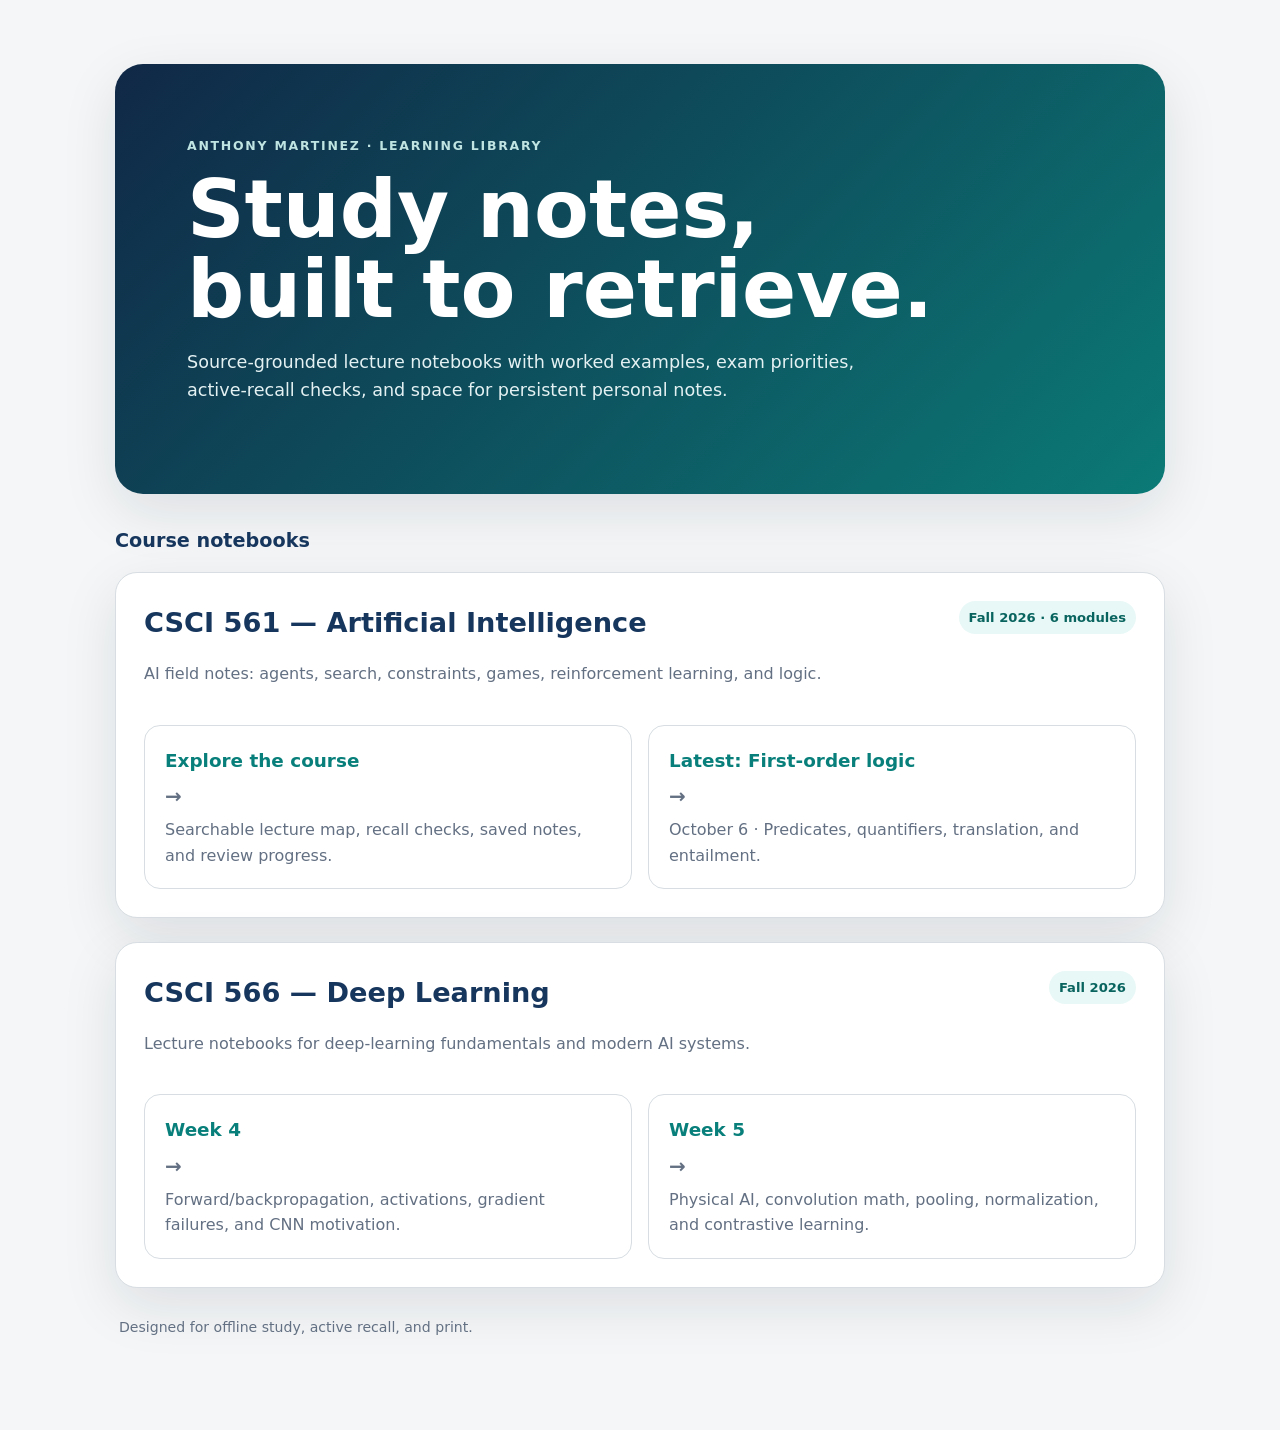
==== index.html @ d9d4173c "Add CSCI 561 interactive lecture study field notes" ====
<!doctype html>
<html lang="en">
<head>
  <meta charset="utf-8">
  <meta name="viewport" content="width=device-width, initial-scale=1">
  <meta name="description" content="Anthony Martinez's course study notebooks and learning resources.">
  <title>Anthony Martinez — Study Notes</title>
  <style>
    :root{--ink:#172033;--muted:#637083;--paper:#f4f6f7;--card:#fff;--line:#d7dde2;--navy:#17365d;--teal:#087f7a;--gold:#e8b34a;--shadow:0 18px 55px rgba(23,32,51,.1)}
    *{box-sizing:border-box}body{margin:0;color:var(--ink);background:var(--paper);font:16px/1.6 system-ui,-apple-system,"Segoe UI",sans-serif}main{width:min(1050px,calc(100% - 32px));margin:auto;padding:64px 0}.hero{background:linear-gradient(135deg,#102846,#0b7a76);border-radius:28px;padding:clamp(32px,7vw,72px);color:white;box-shadow:var(--shadow)}.eyebrow{text-transform:uppercase;letter-spacing:.14em;font-weight:800;font-size:.78rem;color:#bfe4e2}.hero h1{font-size:clamp(2.5rem,7vw,5rem);line-height:1;margin:.18em 0}.hero p{max-width:60ch;color:#e4f1f3;font-size:1.1rem}.courses{margin-top:32px}.courses h2{font-size:1.2rem;color:var(--navy)}.course{background:var(--card);border:1px solid var(--line);border-radius:22px;padding:28px;box-shadow:var(--shadow)}.course-head{display:flex;justify-content:space-between;gap:20px;align-items:start}.course h3{font-size:1.7rem;margin:0;color:var(--navy)}.course p{color:var(--muted)}.tag{background:#e8f8f6;color:#09645f;border-radius:999px;padding:6px 10px;font-size:.82rem;font-weight:750;white-space:nowrap}.weeks{display:grid;grid-template-columns:repeat(2,minmax(0,1fr));gap:16px;margin-top:22px}.week{display:block;text-decoration:none;color:inherit;border:1px solid var(--line);border-radius:16px;padding:20px;transition:transform .15s,border-color .15s,box-shadow .15s}.week:hover{transform:translateY(-3px);border-color:var(--teal);box-shadow:0 12px 28px rgba(8,127,122,.12)}.week strong{display:block;color:var(--teal);font-size:1.15rem}.week span{display:block;color:var(--muted);margin-top:5px}.arrow{color:var(--gold);font-size:1.25rem}.foot{color:var(--muted);font-size:.88rem;margin:28px 4px}@media(max-width:650px){main{padding:24px 0}.hero{border-radius:20px}.course-head{display:block}.tag{display:inline-block;margin-top:8px}.weeks{grid-template-columns:1fr}}@media print{body{background:white}.hero,.course{box-shadow:none}.week{break-inside:avoid}}
  </style>
</head>
<body>
  <main>
    <header class="hero">
      <div class="eyebrow">Anthony Martinez · Learning Library</div>
      <h1>Study notes,<br>built to retrieve.</h1>
      <p>Source-grounded lecture notebooks with worked examples, exam priorities, active-recall checks, and space for persistent personal notes.</p>
    </header>
    <section class="courses" aria-labelledby="courses-heading">
      <h2 id="courses-heading">Course notebooks</h2>
      <article class="course" style="margin-bottom:24px">
        <div class="course-head"><div><h3>CSCI 561 — Artificial Intelligence</h3><p>AI field notes: agents, search, constraints, games, reinforcement learning, and logic.</p></div><span class="tag">Fall 2026 · 6 modules</span></div>
        <div class="weeks">
          <a class="week" href="csci-561/"><strong>Explore the course <span class="arrow">→</span></strong><span>Searchable lecture map, recall checks, saved notes, and review progress.</span></a>
          <a class="week" href="csci-561/#lecture-6"><strong>Latest: First-order logic <span class="arrow">→</span></strong><span>October 6 · Predicates, quantifiers, translation, and entailment.</span></a>
        </div>
      </article>
      <article class="course">
        <div class="course-head"><div><h3>CSCI 566 — Deep Learning</h3><p>Lecture notebooks for deep-learning fundamentals and modern AI systems.</p></div><span class="tag">Fall 2026</span></div>
        <div class="weeks">
          <a class="week" href="csci-566/week4/"><strong>Week 4 <span class="arrow">→</span></strong><span>Forward/backpropagation, activations, gradient failures, and CNN motivation.</span></a>
          <a class="week" href="csci-566/week5/"><strong>Week 5 <span class="arrow">→</span></strong><span>Physical AI, convolution math, pooling, normalization, and contrastive learning.</span></a>
        </div>
      </article>
    </section>
    <p class="foot">Designed for offline study, active recall, and print.</p>
  </main>
</body>
</html>
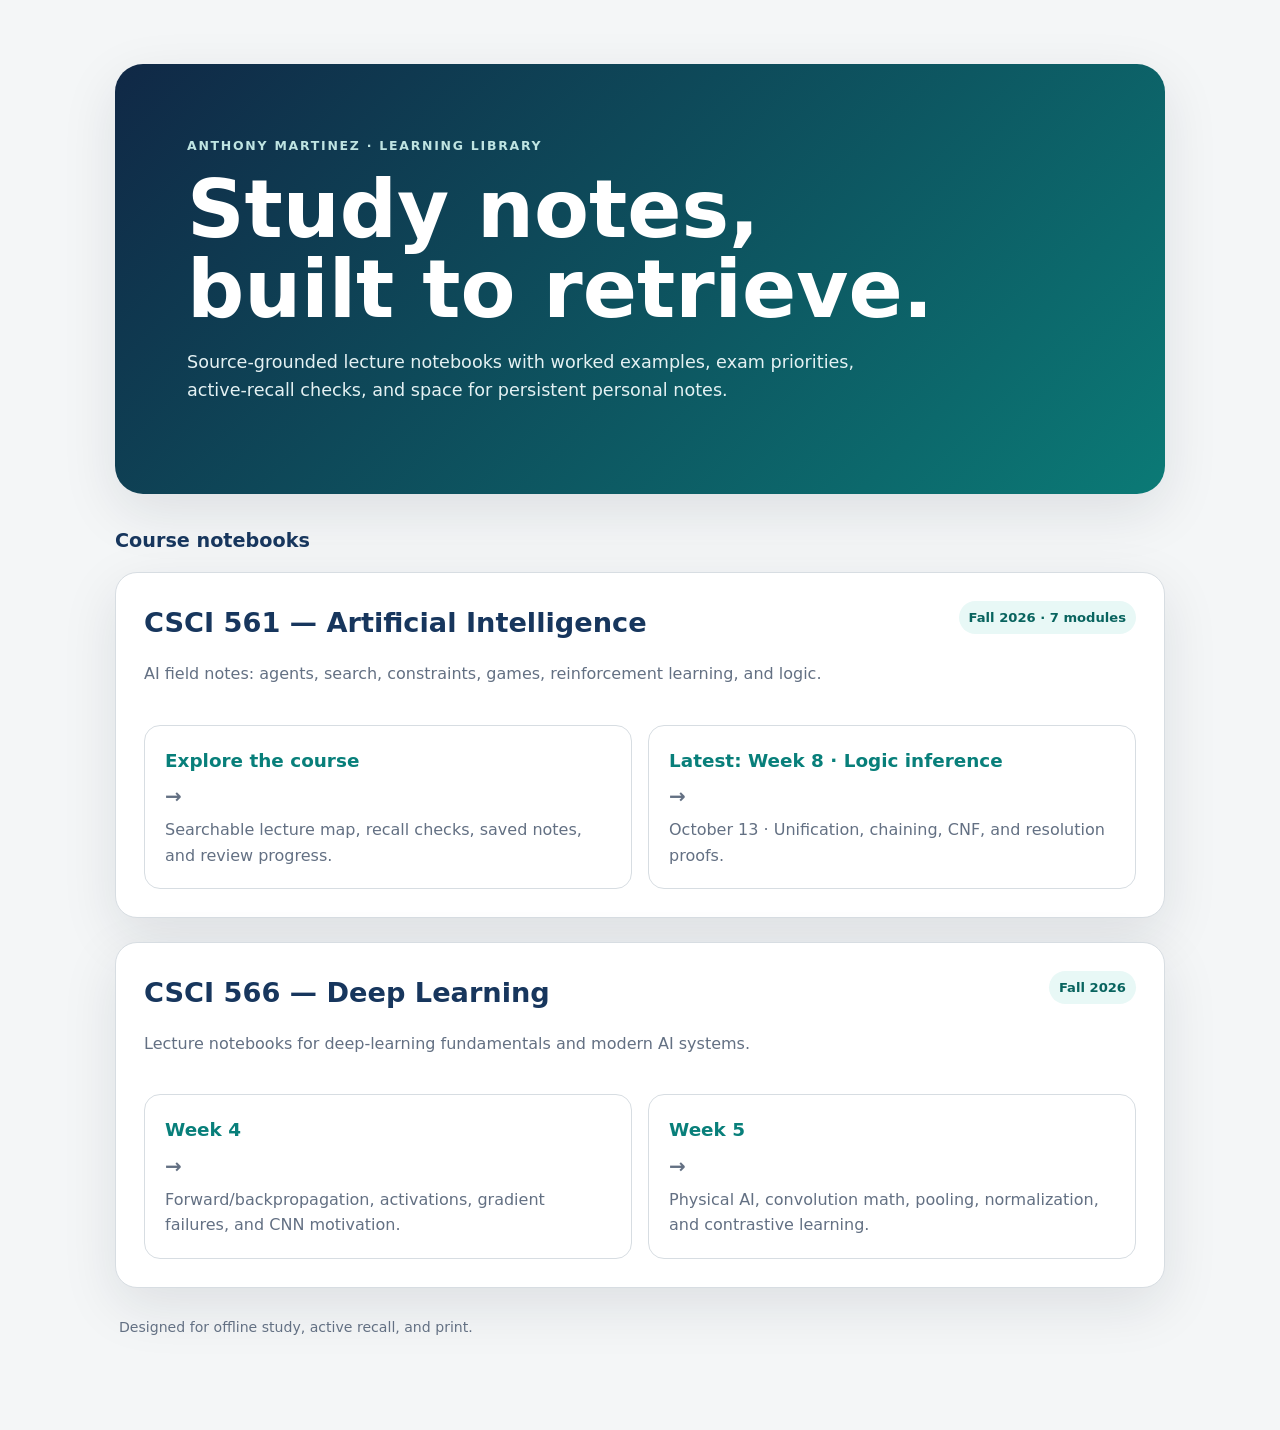
==== commit 41926bf3: "Add Week 8 first-order inference study module and correct week labels" ====
--- a/index.html
+++ b/index.html
@@ -20,10 +20,10 @@
     <section class="courses" aria-labelledby="courses-heading">
       <h2 id="courses-heading">Course notebooks</h2>
       <article class="course" style="margin-bottom:24px">
-        <div class="course-head"><div><h3>CSCI 561 — Artificial Intelligence</h3><p>AI field notes: agents, search, constraints, games, reinforcement learning, and logic.</p></div><span class="tag">Fall 2026 · 6 modules</span></div>
+        <div class="course-head"><div><h3>CSCI 561 — Artificial Intelligence</h3><p>AI field notes: agents, search, constraints, games, reinforcement learning, and logic.</p></div><span class="tag">Fall 2026 · 7 modules</span></div>
         <div class="weeks">
           <a class="week" href="csci-561/"><strong>Explore the course <span class="arrow">→</span></strong><span>Searchable lecture map, recall checks, saved notes, and review progress.</span></a>
-          <a class="week" href="csci-561/#lecture-6"><strong>Latest: First-order logic <span class="arrow">→</span></strong><span>October 6 · Predicates, quantifiers, translation, and entailment.</span></a>
+          <a class="week" href="csci-561/#lecture-8"><strong>Latest: Week 8 · Logic inference <span class="arrow">→</span></strong><span>October 13 · Unification, chaining, CNF, and resolution proofs.</span></a>
         </div>
       </article>
       <article class="course">
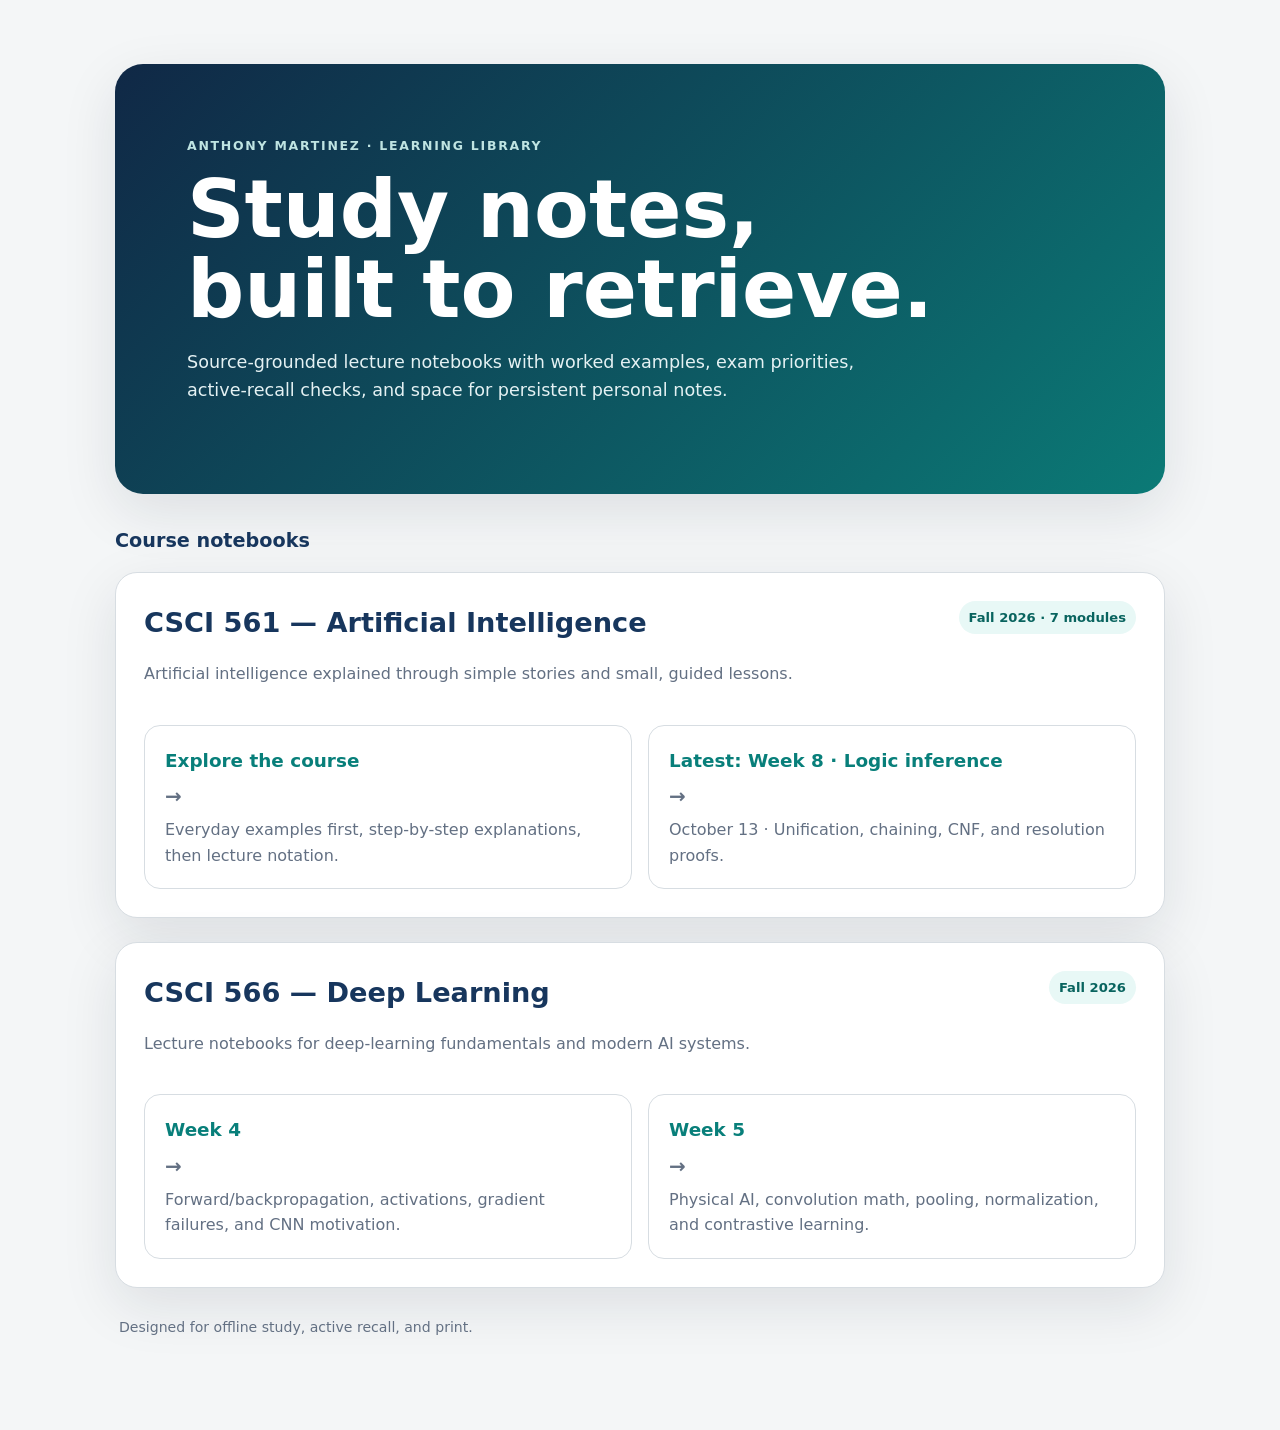
==== commit c5deecea: "Teach AI concepts through simple stories and guided small lessons" ====
--- a/index.html
+++ b/index.html
@@ -20,10 +20,10 @@
     <section class="courses" aria-labelledby="courses-heading">
       <h2 id="courses-heading">Course notebooks</h2>
       <article class="course" style="margin-bottom:24px">
-        <div class="course-head"><div><h3>CSCI 561 — Artificial Intelligence</h3><p>AI field notes: agents, search, constraints, games, reinforcement learning, and logic.</p></div><span class="tag">Fall 2026 · 7 modules</span></div>
+        <div class="course-head"><div><h3>CSCI 561 — Artificial Intelligence</h3><p>Artificial intelligence explained through simple stories and small, guided lessons.</p></div><span class="tag">Fall 2026 · 7 modules</span></div>
         <div class="weeks">
-          <a class="week" href="csci-561/"><strong>Explore the course <span class="arrow">→</span></strong><span>Searchable lecture map, recall checks, saved notes, and review progress.</span></a>
-          <a class="week" href="csci-561/#lecture-8"><strong>Latest: Week 8 · Logic inference <span class="arrow">→</span></strong><span>October 13 · Unification, chaining, CNF, and resolution proofs.</span></a>
+          <a class="week" href="csci-561/?v=learn"><strong>Explore the course <span class="arrow">→</span></strong><span>Everyday examples first, step-by-step explanations, then lecture notation.</span></a>
+          <a class="week" href="csci-561/?v=learn#lecture-8"><strong>Latest: Week 8 · Logic inference <span class="arrow">→</span></strong><span>October 13 · Unification, chaining, CNF, and resolution proofs.</span></a>
         </div>
       </article>
       <article class="course">
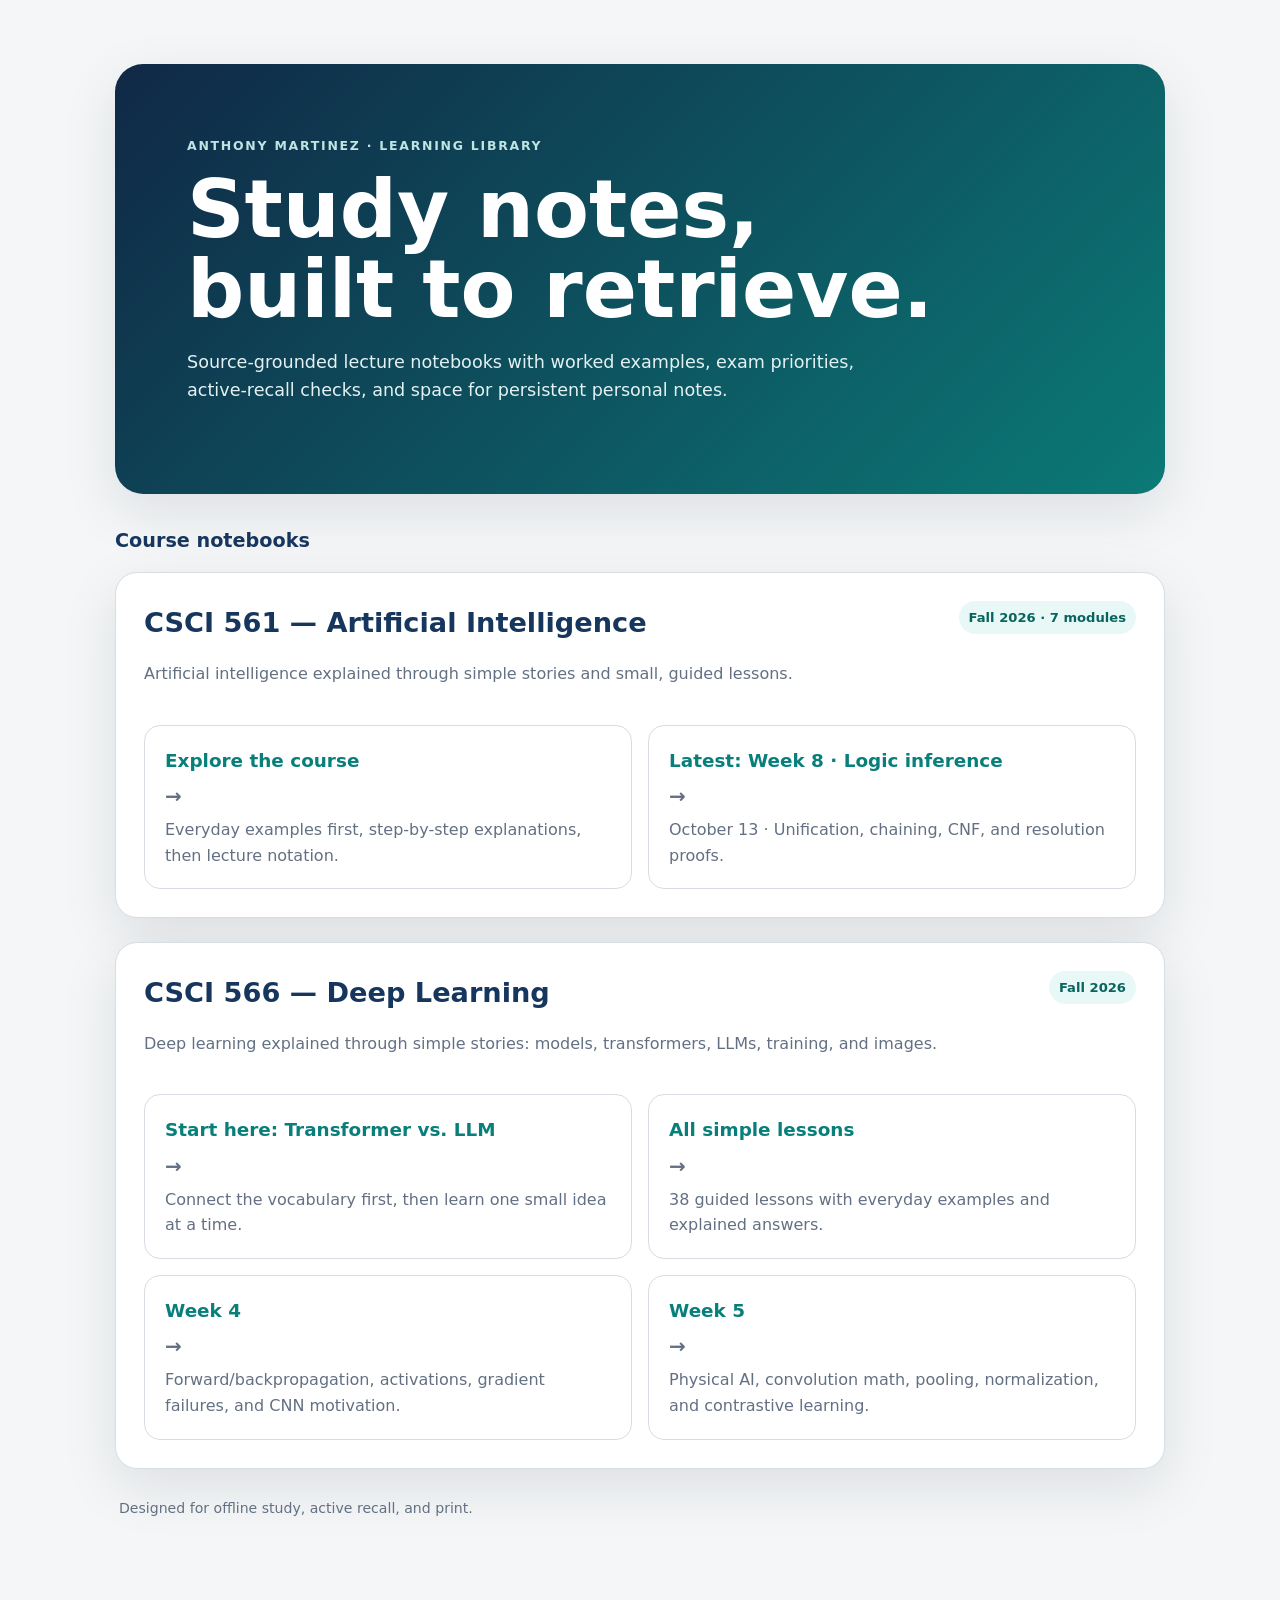
==== commit 323c2e0b: "Add beginner guided CSCI 566 lessons and transformer LLM concept bridge" ====
--- a/index.html
+++ b/index.html
@@ -27,8 +27,10 @@
         </div>
       </article>
       <article class="course">
-        <div class="course-head"><div><h3>CSCI 566 — Deep Learning</h3><p>Lecture notebooks for deep-learning fundamentals and modern AI systems.</p></div><span class="tag">Fall 2026</span></div>
+        <div class="course-head"><div><h3>CSCI 566 — Deep Learning</h3><p>Deep learning explained through simple stories: models, transformers, LLMs, training, and images.</p></div><span class="tag">Fall 2026</span></div>
         <div class="weeks">
+          <a class="week" href="csci-566/?v=learn#lecture-0"><strong>Start here: Transformer vs. LLM <span class="arrow">→</span></strong><span>Connect the vocabulary first, then learn one small idea at a time.</span></a>
+          <a class="week" href="csci-566/?v=learn"><strong>All simple lessons <span class="arrow">→</span></strong><span>38 guided lessons with everyday examples and explained answers.</span></a>
           <a class="week" href="csci-566/week4/"><strong>Week 4 <span class="arrow">→</span></strong><span>Forward/backpropagation, activations, gradient failures, and CNN motivation.</span></a>
           <a class="week" href="csci-566/week5/"><strong>Week 5 <span class="arrow">→</span></strong><span>Physical AI, convolution math, pooling, normalization, and contrastive learning.</span></a>
         </div>
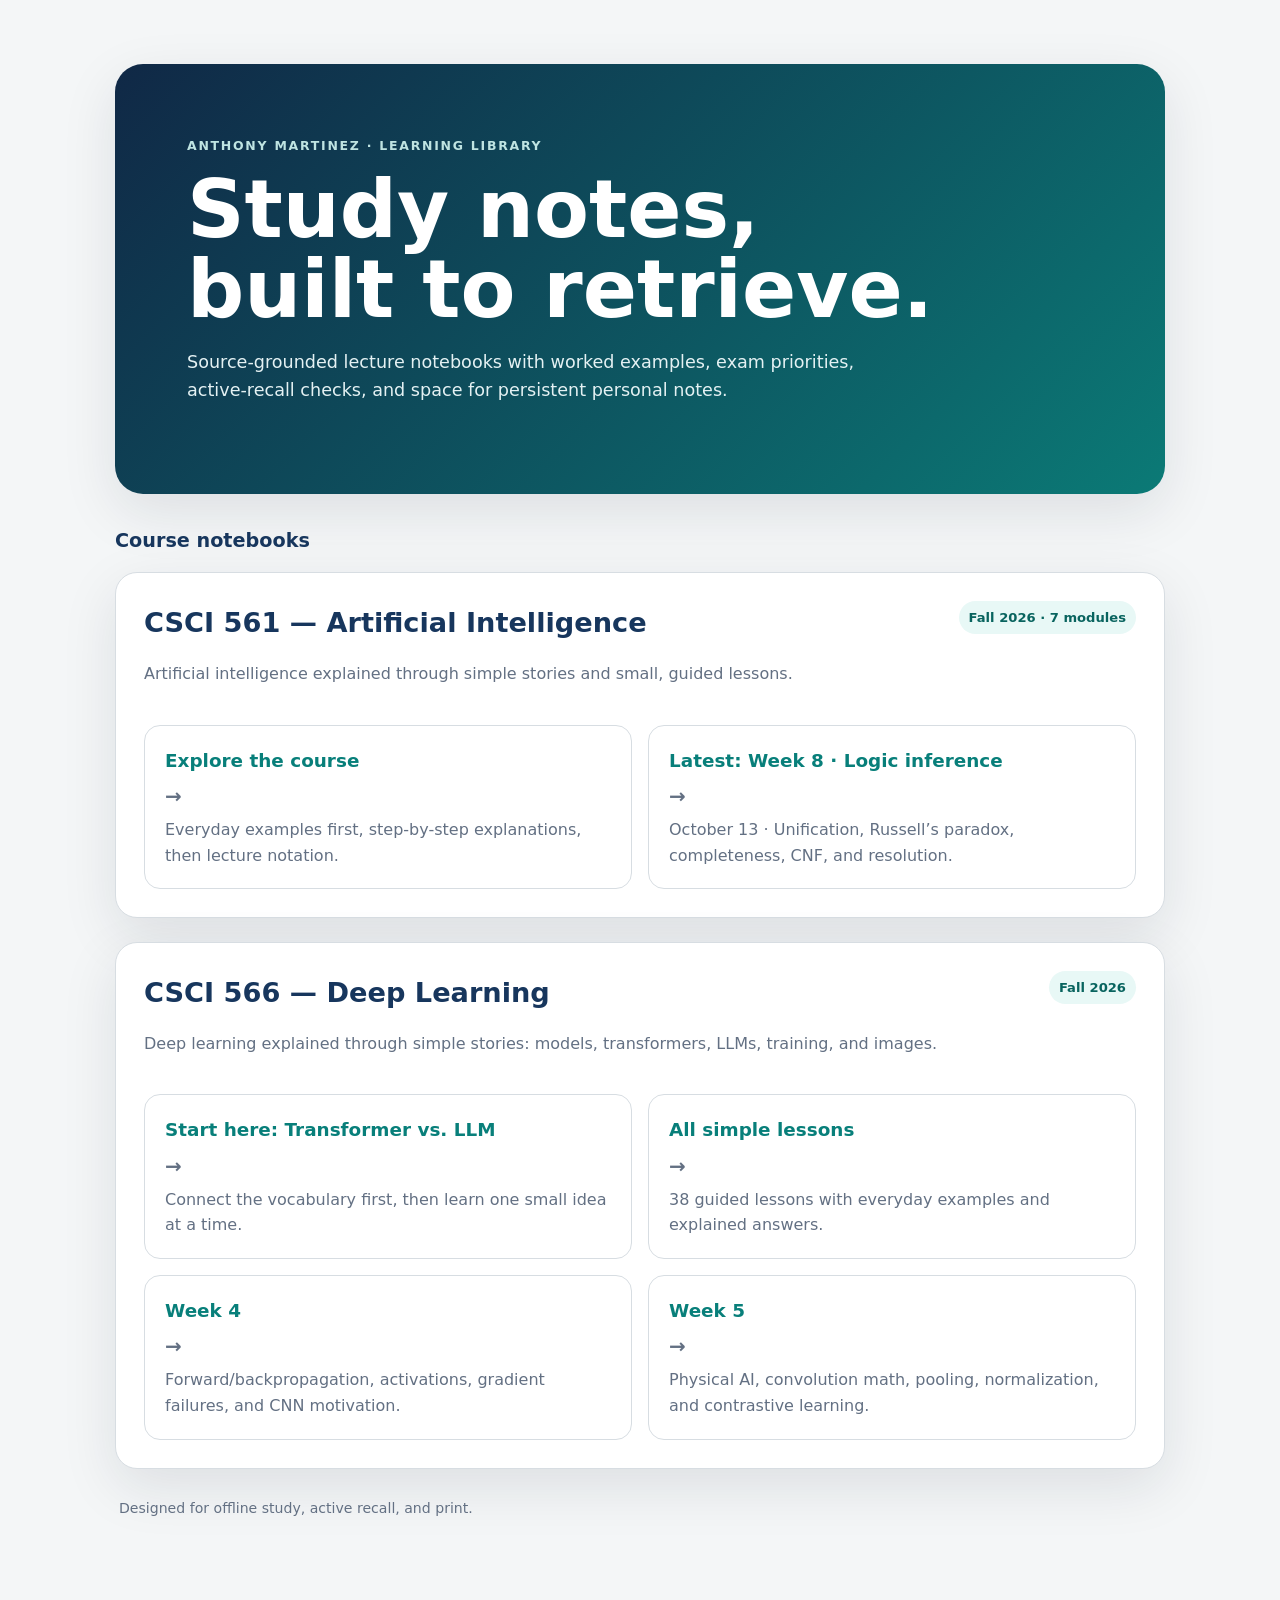
==== commit 3772d552: "Expand CSCI 561 and 566 lesson coverage" ====
--- a/index.html
+++ b/index.html
@@ -23,7 +23,7 @@
         <div class="course-head"><div><h3>CSCI 561 — Artificial Intelligence</h3><p>Artificial intelligence explained through simple stories and small, guided lessons.</p></div><span class="tag">Fall 2026 · 7 modules</span></div>
         <div class="weeks">
           <a class="week" href="csci-561/?v=learn"><strong>Explore the course <span class="arrow">→</span></strong><span>Everyday examples first, step-by-step explanations, then lecture notation.</span></a>
-          <a class="week" href="csci-561/?v=learn#lecture-8"><strong>Latest: Week 8 · Logic inference <span class="arrow">→</span></strong><span>October 13 · Unification, chaining, CNF, and resolution proofs.</span></a>
+          <a class="week" href="csci-561/?v=learn#lecture-8"><strong>Latest: Week 8 · Logic inference <span class="arrow">→</span></strong><span>October 13 · Unification, Russell’s paradox, completeness, CNF, and resolution.</span></a>
         </div>
       </article>
       <article class="course">
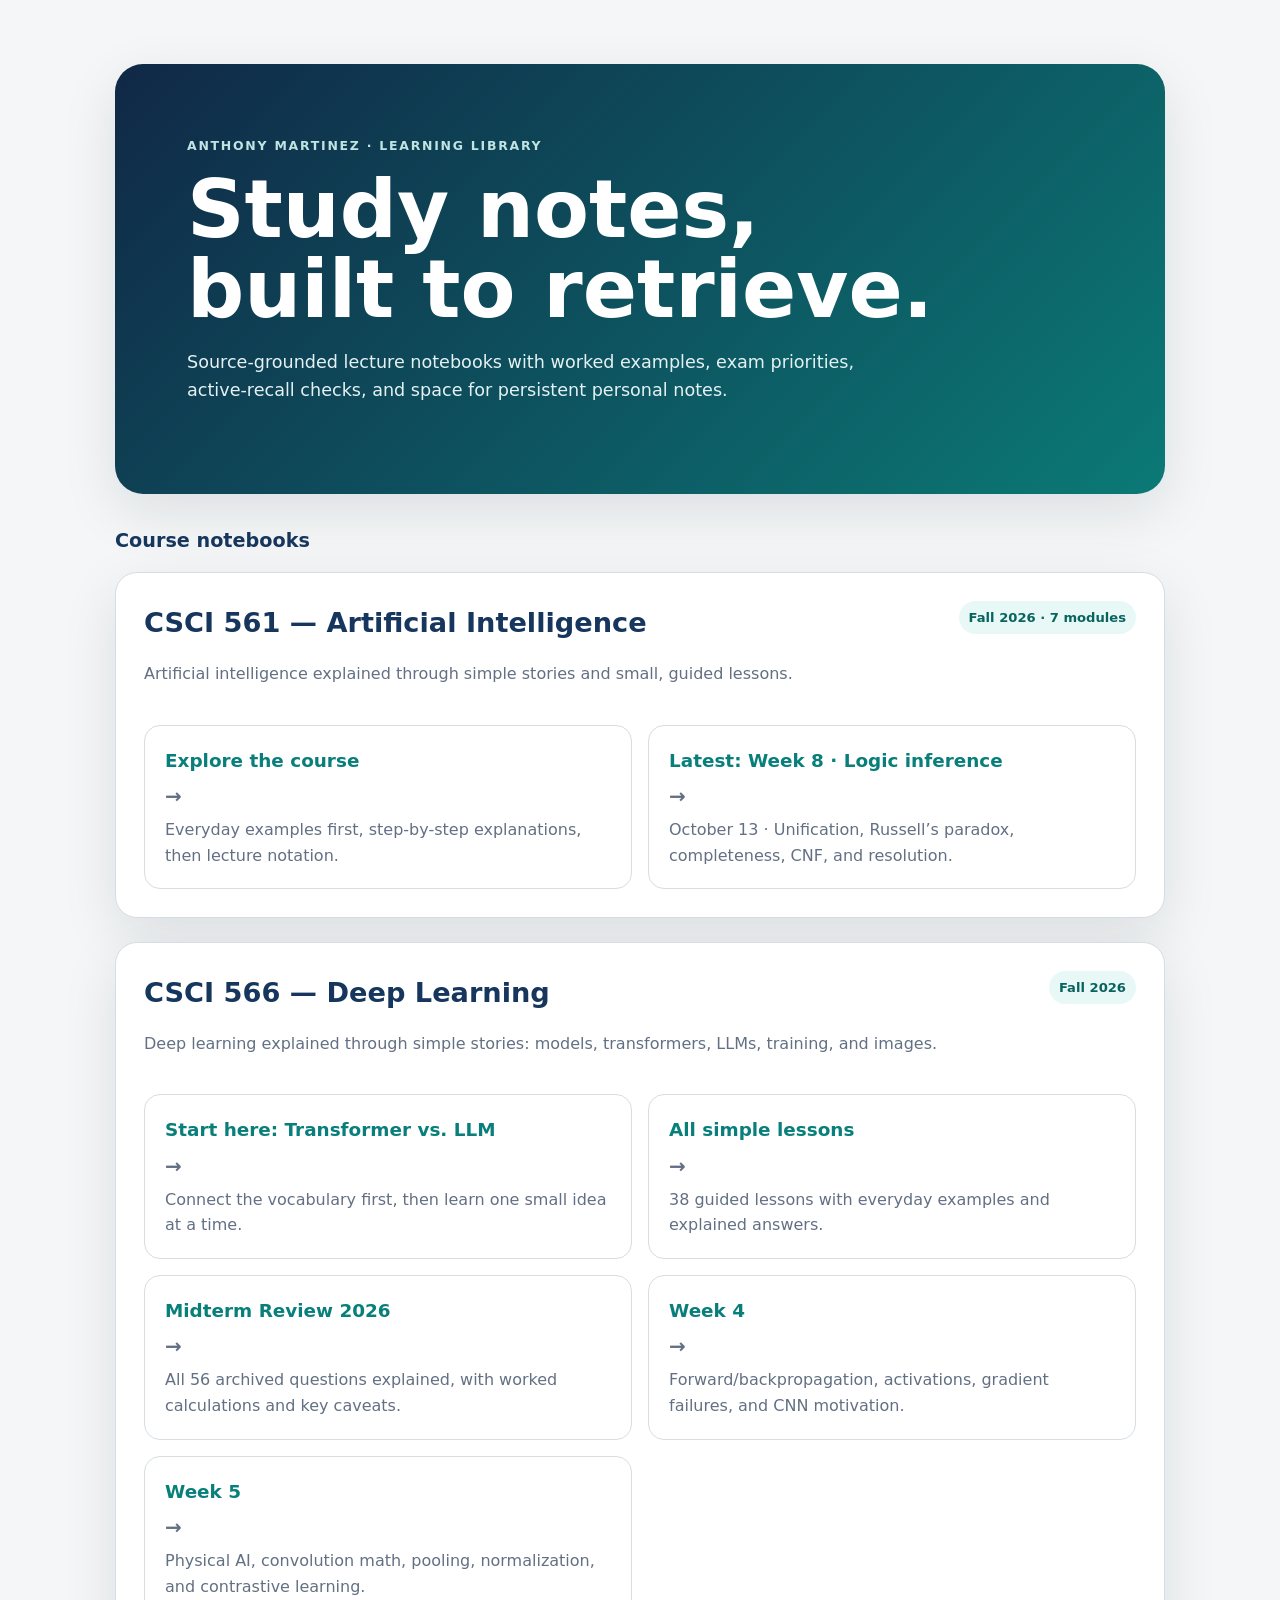
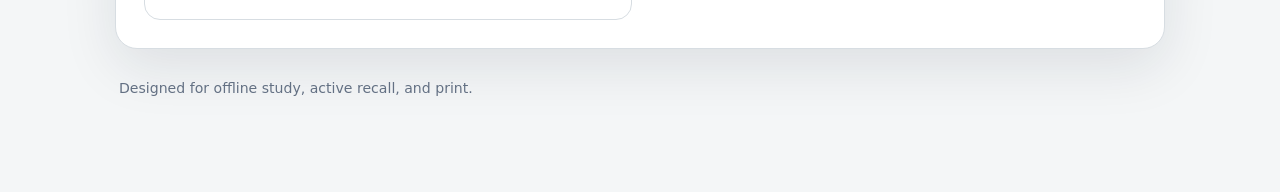
==== commit 8b200520: "Add 56-question CSCI 566 Midterm Review 2026 walkthrough" ====
--- a/index.html
+++ b/index.html
@@ -31,6 +31,7 @@
         <div class="weeks">
           <a class="week" href="csci-566/?v=learn#lecture-0"><strong>Start here: Transformer vs. LLM <span class="arrow">→</span></strong><span>Connect the vocabulary first, then learn one small idea at a time.</span></a>
           <a class="week" href="csci-566/?v=learn"><strong>All simple lessons <span class="arrow">→</span></strong><span>38 guided lessons with everyday examples and explained answers.</span></a>
+          <a class="week" href="csci-566/midterm-review-2026/"><strong>Midterm Review 2026 <span class="arrow">→</span></strong><span>All 56 archived questions explained, with worked calculations and key caveats.</span></a>
           <a class="week" href="csci-566/week4/"><strong>Week 4 <span class="arrow">→</span></strong><span>Forward/backpropagation, activations, gradient failures, and CNN motivation.</span></a>
           <a class="week" href="csci-566/week5/"><strong>Week 5 <span class="arrow">→</span></strong><span>Physical AI, convolution math, pooling, normalization, and contrastive learning.</span></a>
         </div>
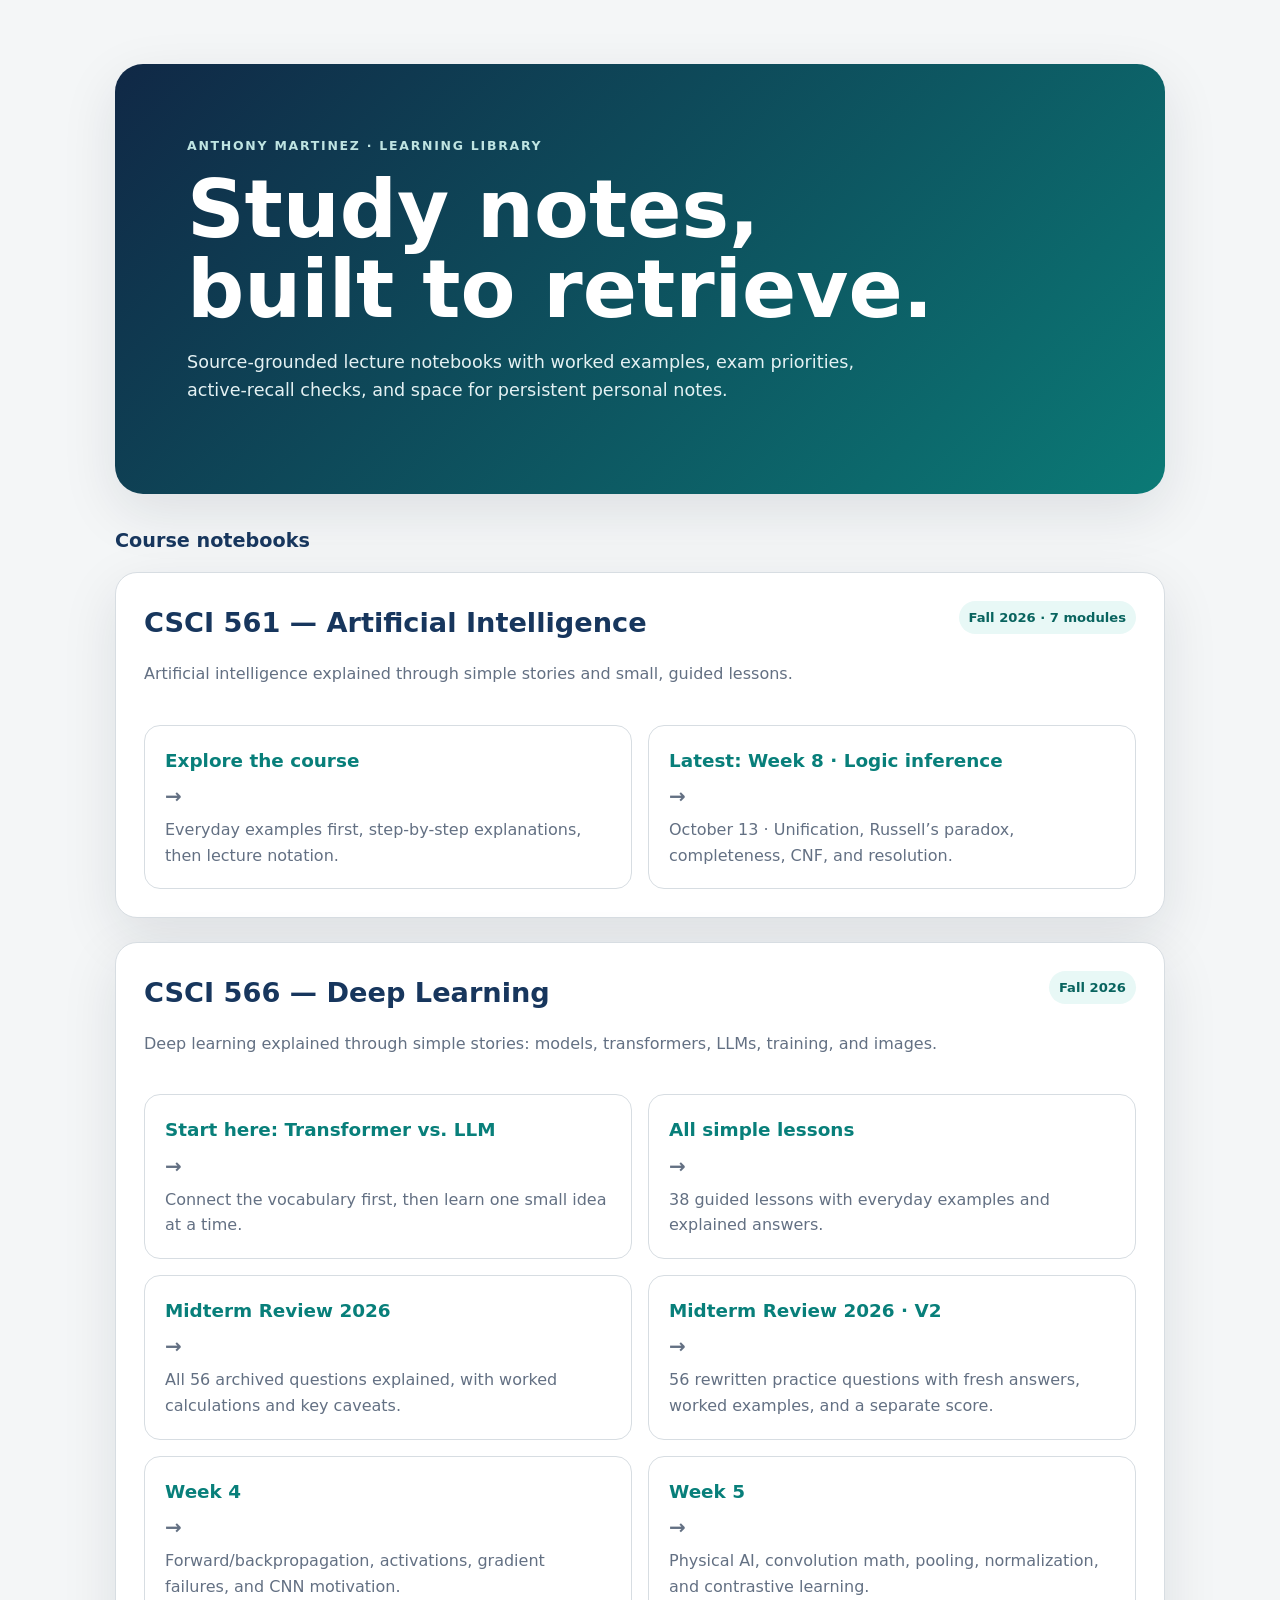
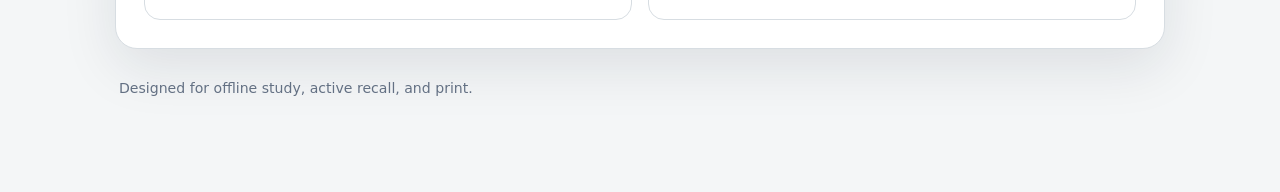
==== commit b90a8c07: "Add separate 56-question V2 midterm practice with rewritten answers" ====
--- a/index.html
+++ b/index.html
@@ -32,6 +32,7 @@
           <a class="week" href="csci-566/?v=learn#lecture-0"><strong>Start here: Transformer vs. LLM <span class="arrow">→</span></strong><span>Connect the vocabulary first, then learn one small idea at a time.</span></a>
           <a class="week" href="csci-566/?v=learn"><strong>All simple lessons <span class="arrow">→</span></strong><span>38 guided lessons with everyday examples and explained answers.</span></a>
           <a class="week" href="csci-566/midterm-review-2026/"><strong>Midterm Review 2026 <span class="arrow">→</span></strong><span>All 56 archived questions explained, with worked calculations and key caveats.</span></a>
+          <a class="week" href="csci-566/midterm-review-2026-v2/"><strong>Midterm Review 2026 · V2 <span class="arrow">→</span></strong><span>56 rewritten practice questions with fresh answers, worked examples, and a separate score.</span></a>
           <a class="week" href="csci-566/week4/"><strong>Week 4 <span class="arrow">→</span></strong><span>Forward/backpropagation, activations, gradient failures, and CNN motivation.</span></a>
           <a class="week" href="csci-566/week5/"><strong>Week 5 <span class="arrow">→</span></strong><span>Physical AI, convolution math, pooling, normalization, and contrastive learning.</span></a>
         </div>
